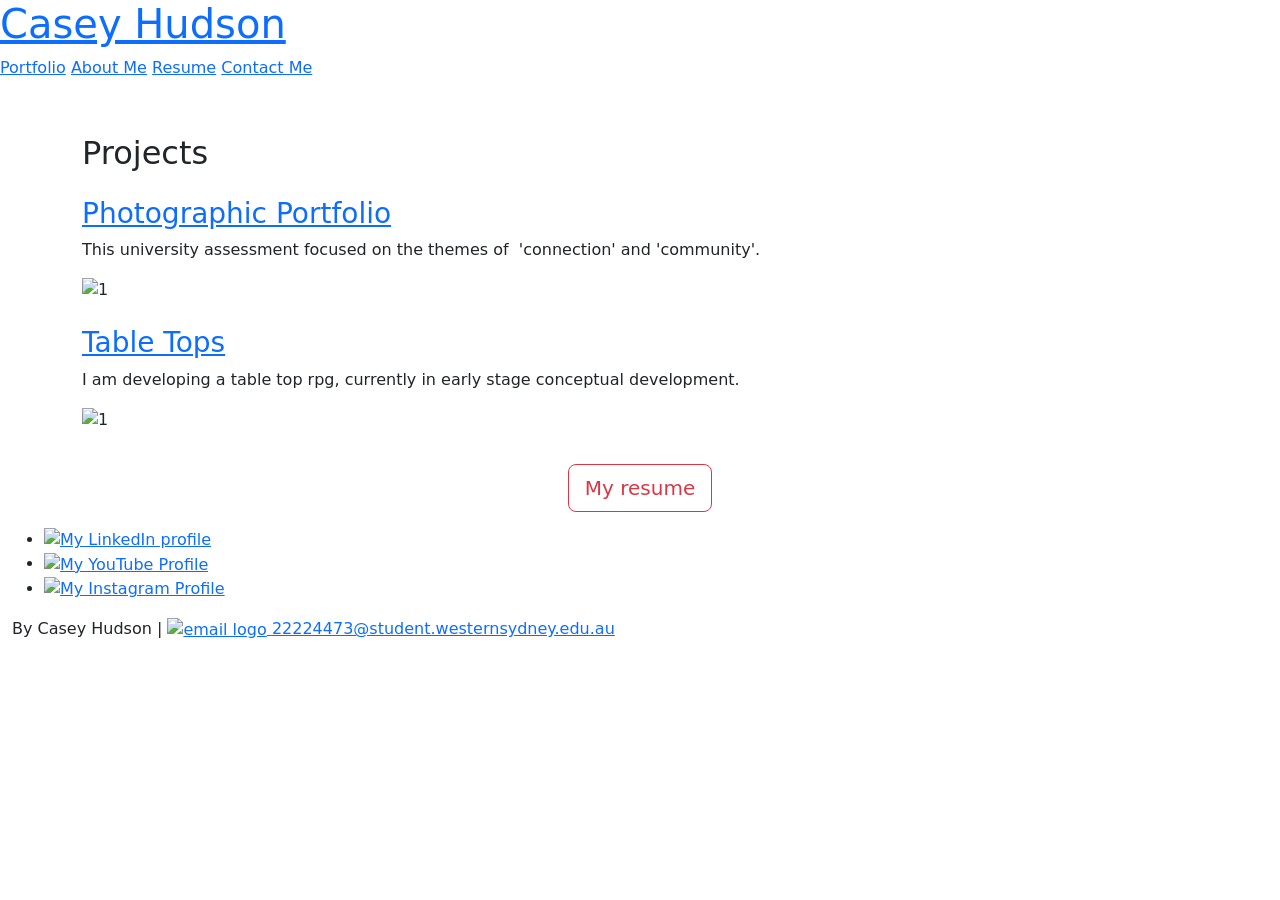
==== portfolio.html @ 23bfcebc "Add files via upload" ====
<!DOCTYPE html>
<html lang="en" dir="ltr">

<head>
  <meta charset="utf-8">
  <meta name="viewport" content="width=device-width, initial-scale=1, shrink-to-fit=no">

  <link rel="preconnect" href="https://fonts.googleapis.com">
  <link rel="preconnect" href="https://fonts.gstatic.com" crossorigin>
  <link
    href="https://fonts.googleapis.com/css2?family=Roboto+Condensed:ital,wght@0,100..900;1,100..900&family=Rubik+Glitch&family=Rubik+Mono+One&family=Rubik:ital,wght@0,300..900;1,300..900&display=swap"
    rel="stylesheet">

  <link href="https://cdn.jsdelivr.net/npm/bootstrap@5.3.8/dist/css/bootstrap.min.css" rel="stylesheet"
    integrity="sha384-sRIl4kxILFvY47J16cr9ZwB07vP4J8+LH7qKQnuqkuIAvNWLzeN8tE5YBujZqJLB" crossorigin="anonymous">

  <link rel="stylesheet" href="css/stylesheet.css">

  <title>Casey Hudson - Portfolio</title>
</head>

<body>

  <header>
    <h1><a href="index.html">Casey Hudson</a></h1>
    <nav>
      <span>
        <a href="portfolio.html">Portfolio</a>
        <a href="about-me.html">About&nbsp;Me</a>
        <a href="resume.html">Resume</a>
        <a href="contact-me.html">Contact&nbsp;Me</a>
      </span>
    </nav>
  </header>

  <div class="container">
    <main class="portfolio">
      <h2 class="subtitle py-3"><br>Projects</h2>
      <h3><a href="photographic-portfolio.html">Photographic Portfolio</a></h3>
      <p>This university assessment focused on the themes of &nbsp;'connection' and 'community'.
      </p>

      <!---- CAROUSEL START 1---->
      <div id="carouselExampleAutoplaying" class="carousel slide" data-bs-ride="carousel">
        <div class="carousel-inner">
          <div class="carousel-item active">
            <img src="images/photographic-portfolio-1.JPG" class="d-block w-100" alt="1">
          </div>
          <div class="carousel-item">
            <img src="images/photographic-portfolio-2.JPG" class="d-block w-100" alt="2">
          </div>
          <div class="carousel-item">
            <img src="images/photographic-portfolio-3.JPG" class="d-block w-100" alt="3">
          </div>
        </div>
        <button class="carousel-control-prev" type="button" data-bs-target="#carouselExampleAutoplaying"
          data-bs-slide="prev">
          <span class="carousel-control-prev-icon" aria-hidden="true"></span>
          <span class="visually-hidden">Previous</span>
        </button>
        <button class="carousel-control-next" type="button" data-bs-target="#carouselExampleAutoplaying"
          data-bs-slide="next">
          <span class="carousel-control-next-icon" aria-hidden="true"></span>
          <span class="visually-hidden">Next</span>
        </button>
      </div>

      <!---- CAROUSEL END 1---->
      <br>

      <h3><a href="table-tops.html">Table Tops</a></h3>

      <!---- CAROUSEL START 2---->
      <p>I am developing a table top rpg, currently in early stage conceptual development.</p>

      <div id="carousel2" class="carousel slide" data-bs-ride="carousel1">
        <div class="carousel-inner">
          <div class="carousel-item active">
            <img src="images/table-top-carousel-1.jpg" class="d-block w-100" alt="1">
            <!---- UNSPLASH STOCK PHOTO ---->
          </div>
          <div class="carousel-item">
            <img src="images/table-top-carousel-2.jpg" class="d-block w-100" alt="2">
            <!---- UNSPLASH STOCK PHOTO ---->
          </div>
          <div class="carousel-item">
            <img src="images/table-top-carousel-3.jpg" class="d-block w-100" alt="3">
            <!---- UNSPLASH STOCK PHOTO ---->
          </div>
        </div>
        <button class="carousel-control-prev" type="button" data-bs-target="#carousel2" data-bs-slide="prev">
          <span class="carousel-control-prev-icon" aria-hidden="true"></span>
          <span class="visually-hidden">Previous</span>
        </button>
        <button class="carousel-control-next" type="button" data-bs-target="#carousel2" data-bs-slide="next">
          <span class="carousel-control-next-icon" aria-hidden="true"></span>
          <span class="visually-hidden">Next</span>
        </button>
      </div>

      <!---- CAROUSEL END 2---->

    </main>
  </div>

  <footer class="container-fluid py-3">
    <div class="row">
      <div class="col">
        <div class="footer-container py-3">
          <button type="submit" class="btn btn-outline-danger btn-lg mx-auto d-block"
            onclick="window.open('pdf/Casey Hudson Resume.pdf'); return true;">My resume</button>

        </div>
        <ul class="socials">
          <li>
            <a href="https://www.linkedin.com/in/casey-hudson/" target="_blank"><img src="images/icon-logo-linkedin.png"
                alt="My LinkedIn profile"></a>
          </li>
          <li>
            <a href="https://www.youtube.com/@caseyhudson4929/featured" target="_blank"><img
                src="images/icon-logo-youtube.png" alt="My YouTube Profile"></a>
          </li>
          <li>
            <a href="https://www.instagram.com/" target="_blank"><img src="images/icon-logo-insta.png"
                alt="My Instagram Profile"></a>
          </li>
        </ul>
        <p class="email">By Casey Hudson | <a href="mailto:22224473@student.westernsydney.edu.au">
            <img src="images/icon-logo-email.png" alt="email logo">
            22224473@student.westernsydney.edu.au</a></p>
      </div>
    </div>
  </footer>
  <script src="https://cdn.jsdelivr.net/npm/bootstrap@5.3.8/dist/js/bootstrap.bundle.min.js"
    integrity="sha384-FKyoEForCGlyvwx9Hj09JcYn3nv7wiPVlz7YYwJrWVcXK/BmnVDxM+D2scQbITxI"
    crossorigin="anonymous"></script>
</body>

</html>
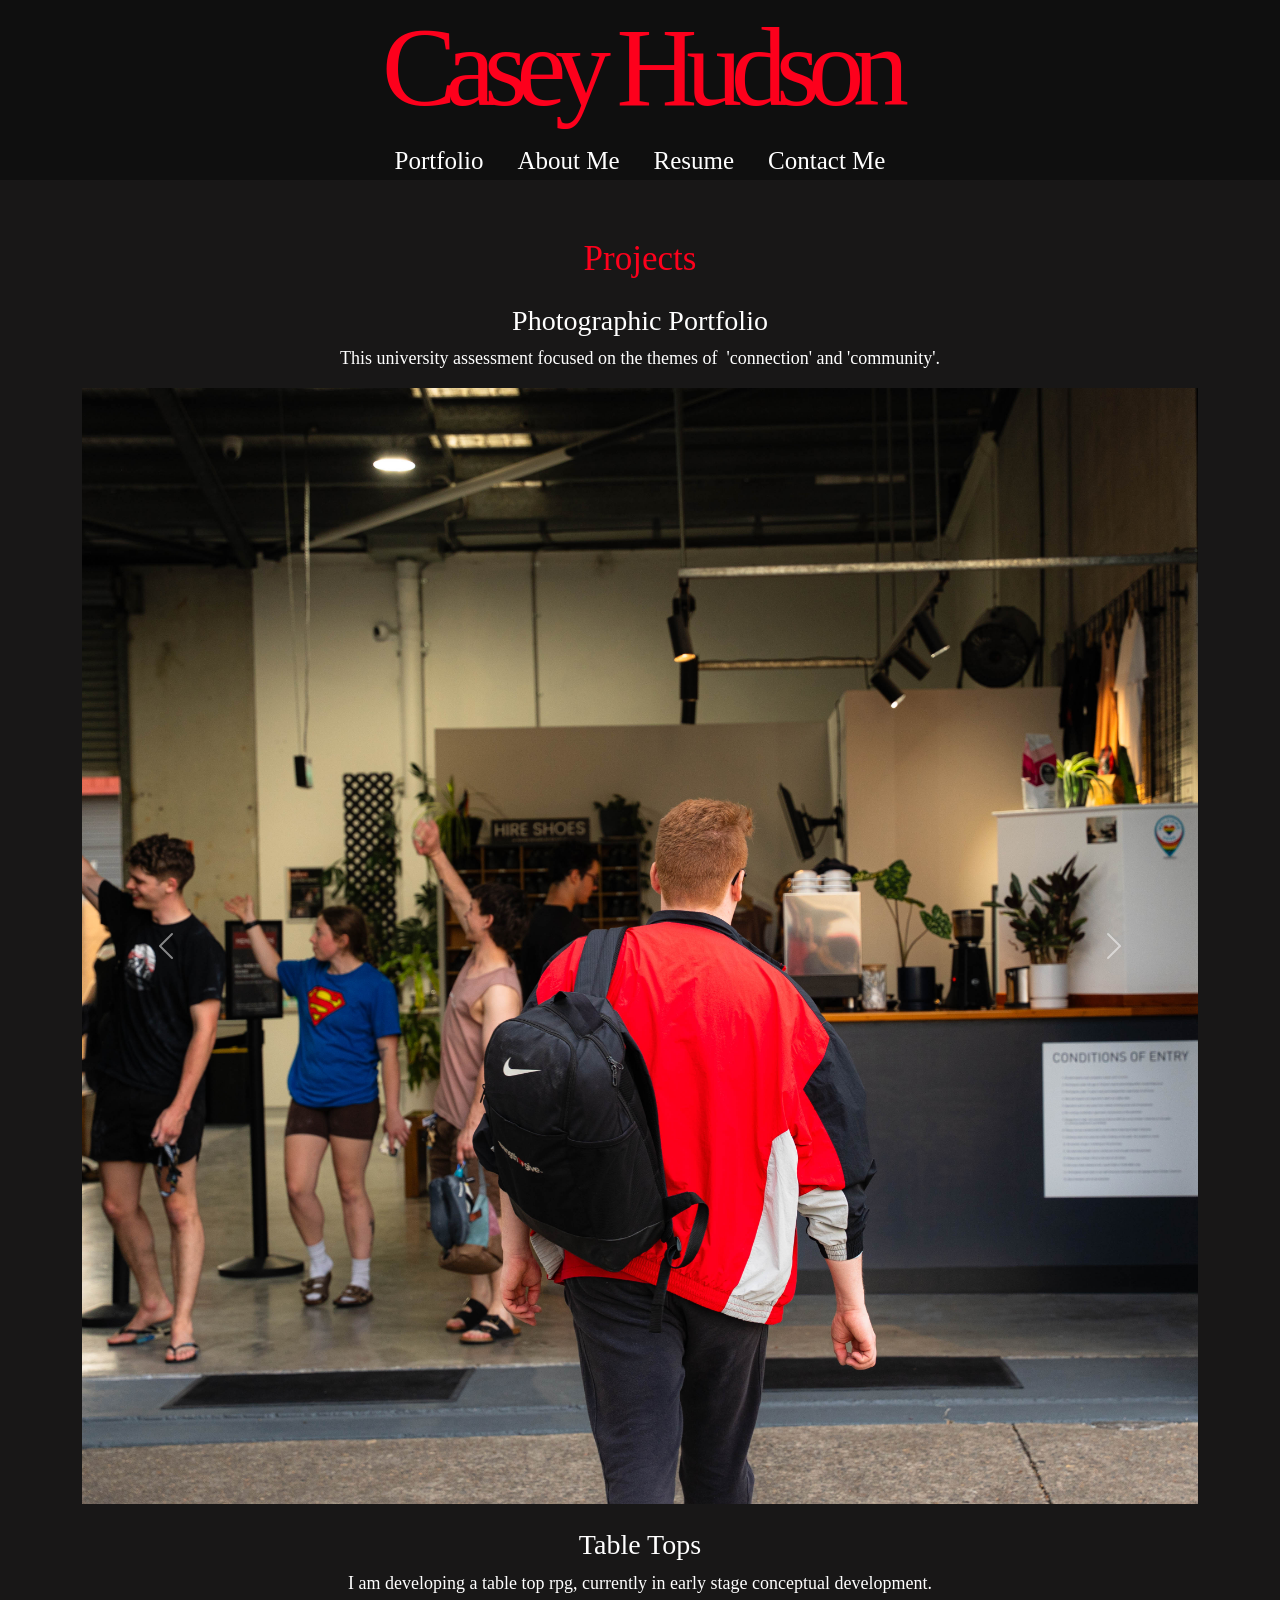
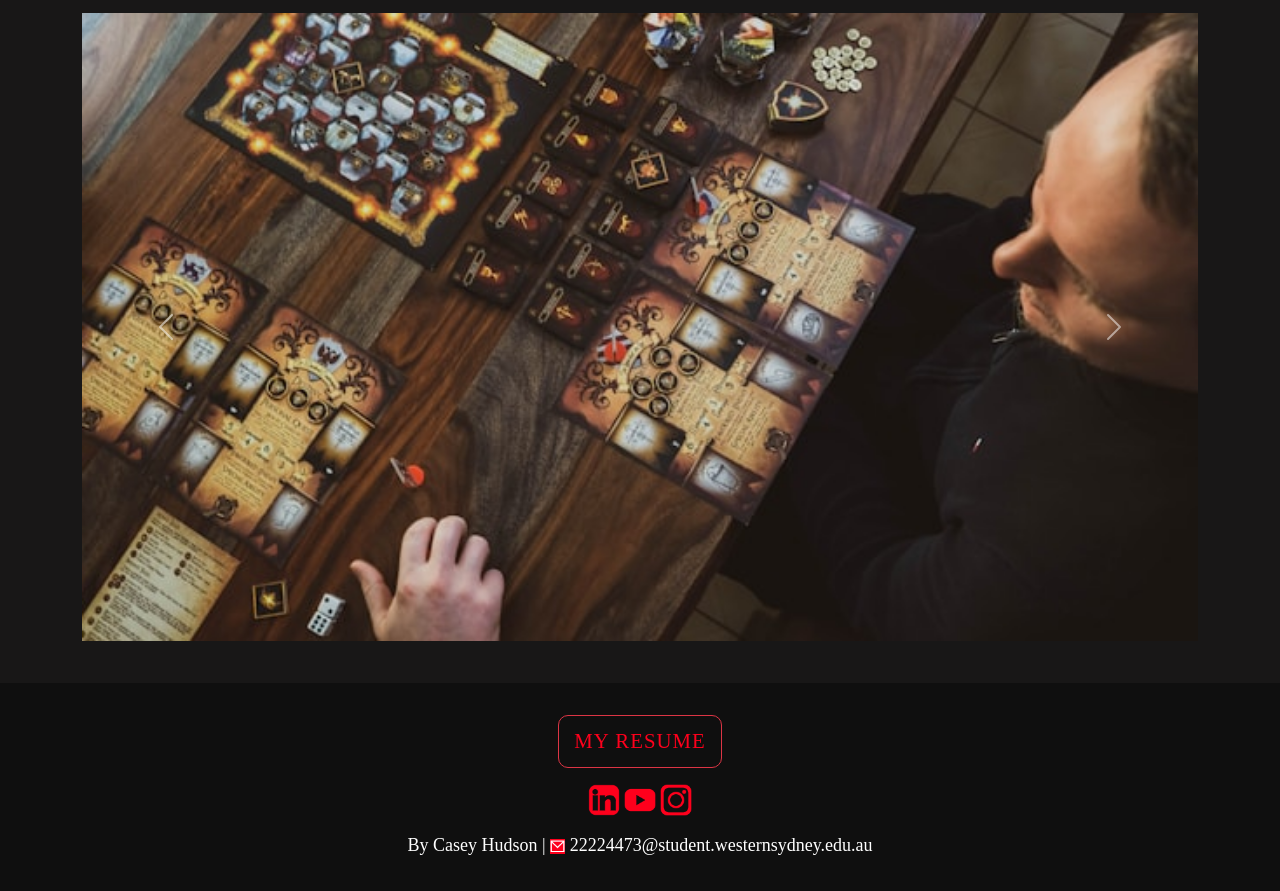
==== commit 1adc33e5: "Add files via upload" ====
--- a/portfolio.html
+++ b/portfolio.html
@@ -44,13 +44,13 @@
       <div id="carouselExampleAutoplaying" class="carousel slide" data-bs-ride="carousel">
         <div class="carousel-inner">
           <div class="carousel-item active">
-            <img src="images/photographic-portfolio-1.JPG" class="d-block w-100" alt="1">
+            <img src="images/photographic-portfolio-1.jpg" class="d-block w-100" alt="1">
           </div>
           <div class="carousel-item">
-            <img src="images/photographic-portfolio-2.JPG" class="d-block w-100" alt="2">
+            <img src="images/photographic-portfolio-2.jpg" class="d-block w-100" alt="2">
           </div>
           <div class="carousel-item">
-            <img src="images/photographic-portfolio-3.JPG" class="d-block w-100" alt="3">
+            <img src="images/photographic-portfolio-3.jpg" class="d-block w-100" alt="3">
           </div>
         </div>
         <button class="carousel-control-prev" type="button" data-bs-target="#carouselExampleAutoplaying"
--- a/css/stylesheet.css
+++ b/css/stylesheet.css
@@ -0,0 +1,226 @@
+/*
+COLOUR PALETTE
+
+Dark Grey rgb(24 23 23)
+Red       rgb(253 0 28)
+White     rgb(255 255 255)
+*/
+
+/*FONTS
+Rubik Glitch
+Rubik Mono One
+Roboto Condensed
+Rubik
+*/
+
+
+
+html { 
+    position: relative; min-height: 100%;
+    font-size: 16px;
+}
+/* GLOBAL STYLES
+ ----------------------------------------------*/
+
+/* LINKS 
+ ----------------------------------------------*/
+a {
+    color: rgb(255, 255, 255);
+    text-decoration: none;
+}
+
+header a{
+    color: rgb(253, 0, 28);
+
+}
+
+header a:hover {
+    color:  rgb(253, 0, 28);
+    font-family: 'Rubik Glitch';
+    text-transform: uppercase;
+    word-spacing: 0.6em;
+    letter-spacing: 1px;
+}
+
+a:hover {
+    color: rgb(253, 0, 28);
+    transition: color ease 0.69s;
+    text-decoration: none;
+    
+}
+
+/* HEADER 
+ ----------------------------------------------*/
+
+header {
+    text-align: center;
+    font-family: "Rubik Mono One";
+    background-color: rgb(15, 15, 15);
+    width: 100vw;
+    word-spacing: 0px;
+}
+
+h1 {
+    font-size: 7rem;
+    letter-spacing: -0.1em;
+    color: rgb(253, 0, 28);
+}
+
+
+
+header-title-prefix {
+    color: rgb(255, 255, 255);
+    font-size: 5rem;
+
+}
+
+
+ ----------------------------------------------*/
+
+
+/* NAVIGATION
+ ----------------------------------------------*/
+
+nav {
+    text-align: center;
+    font-family: "Rubik", sans-serif;
+    font-weight: 600;
+    text-transform: uppercase;
+
+}
+
+nav span a {
+    text-decoration: none;
+    color: rgb(255, 255, 255);
+    font-size: 25px;
+    margin: 15px;
+
+}
+
+nav a:hover {
+    color: rgb(253, 0, 28);
+    transition: color ease 0.69s;
+    font-family: "Rubik Glitch";
+    font-weight: 200;
+    letter-spacing: 0px;
+}
+
+span {
+    display: inline;
+
+}
+
+/* MAIN CONTENT
+ ----------------------------------------------*/
+
+ div.container {
+    background-color: rgba(24, 23, 23);
+    width: 100%;
+    margin: 0 auto;
+}
+
+body {
+    background: rgb(24, 23, 23);
+    text-align: center;
+    font-family: "Roboto Condensed";
+    overflow-x: hidden;
+    margin: 0;
+    margin-bottom: 190px;
+    padding-bottom: 60px;
+}
+
+h3, h4, h5, h6, p {
+    color: rgb(255, 255, 255);
+}
+
+h2  {
+    color: rgb(253, 0, 28);
+    font-family: 'Rubik';
+}
+
+.subtitle {
+    font-size: 35px;
+    color: rgb(253, 0, 28);
+    font-family: 'Rubik Mono One';
+    
+}
+
+p {
+    font-size: large;
+}
+
+/*FOOTER
+ -----------------------------------------------*/
+
+footer {
+    position:absolute;
+    bottom: 0;
+    width: 100%;
+    
+    background-color: rgb(15, 15, 15);
+    
+}
+
+div.footer-container {
+    width: 100%;
+    text-align: center;
+    background-color: rgb(15, 15, 15);
+}
+
+ .socials {
+    list-style: none;
+    padding: 0;
+}
+
+.socials li {
+    display: inline-block;
+}
+
+.socials img {
+    width: 32px;
+}
+
+.email img {
+    width: 15px;
+}
+
+.btn {
+    color: rgb(253, 0, 28);
+    text-decoration: none;
+    text-transform: uppercase;
+    font-size: 1.3em;
+    display: inline-block;
+    padding: 15px;
+    letter-spacing: 0.05em;
+    line-height: 1;
+    border-radius: 10px;
+
+}
+
+
+/* PORTFOLIO
+ ----------------------------------------------*/
+.portfolio {
+    text-align: center;
+}
+
+
+/* MEDIA QUERIES
+ ----------------------------------------------*/
+@media (max-width: 575.98px) {
+    h1 {
+        font-size: 3rem;
+    }
+
+    header-title-prefix {
+        font-size: 2rem;
+    }
+
+    .subtitle {
+        font-size: 1.5rem;
+    }
+
+    nav {
+        font-size: 1rem;
+    }
+}
